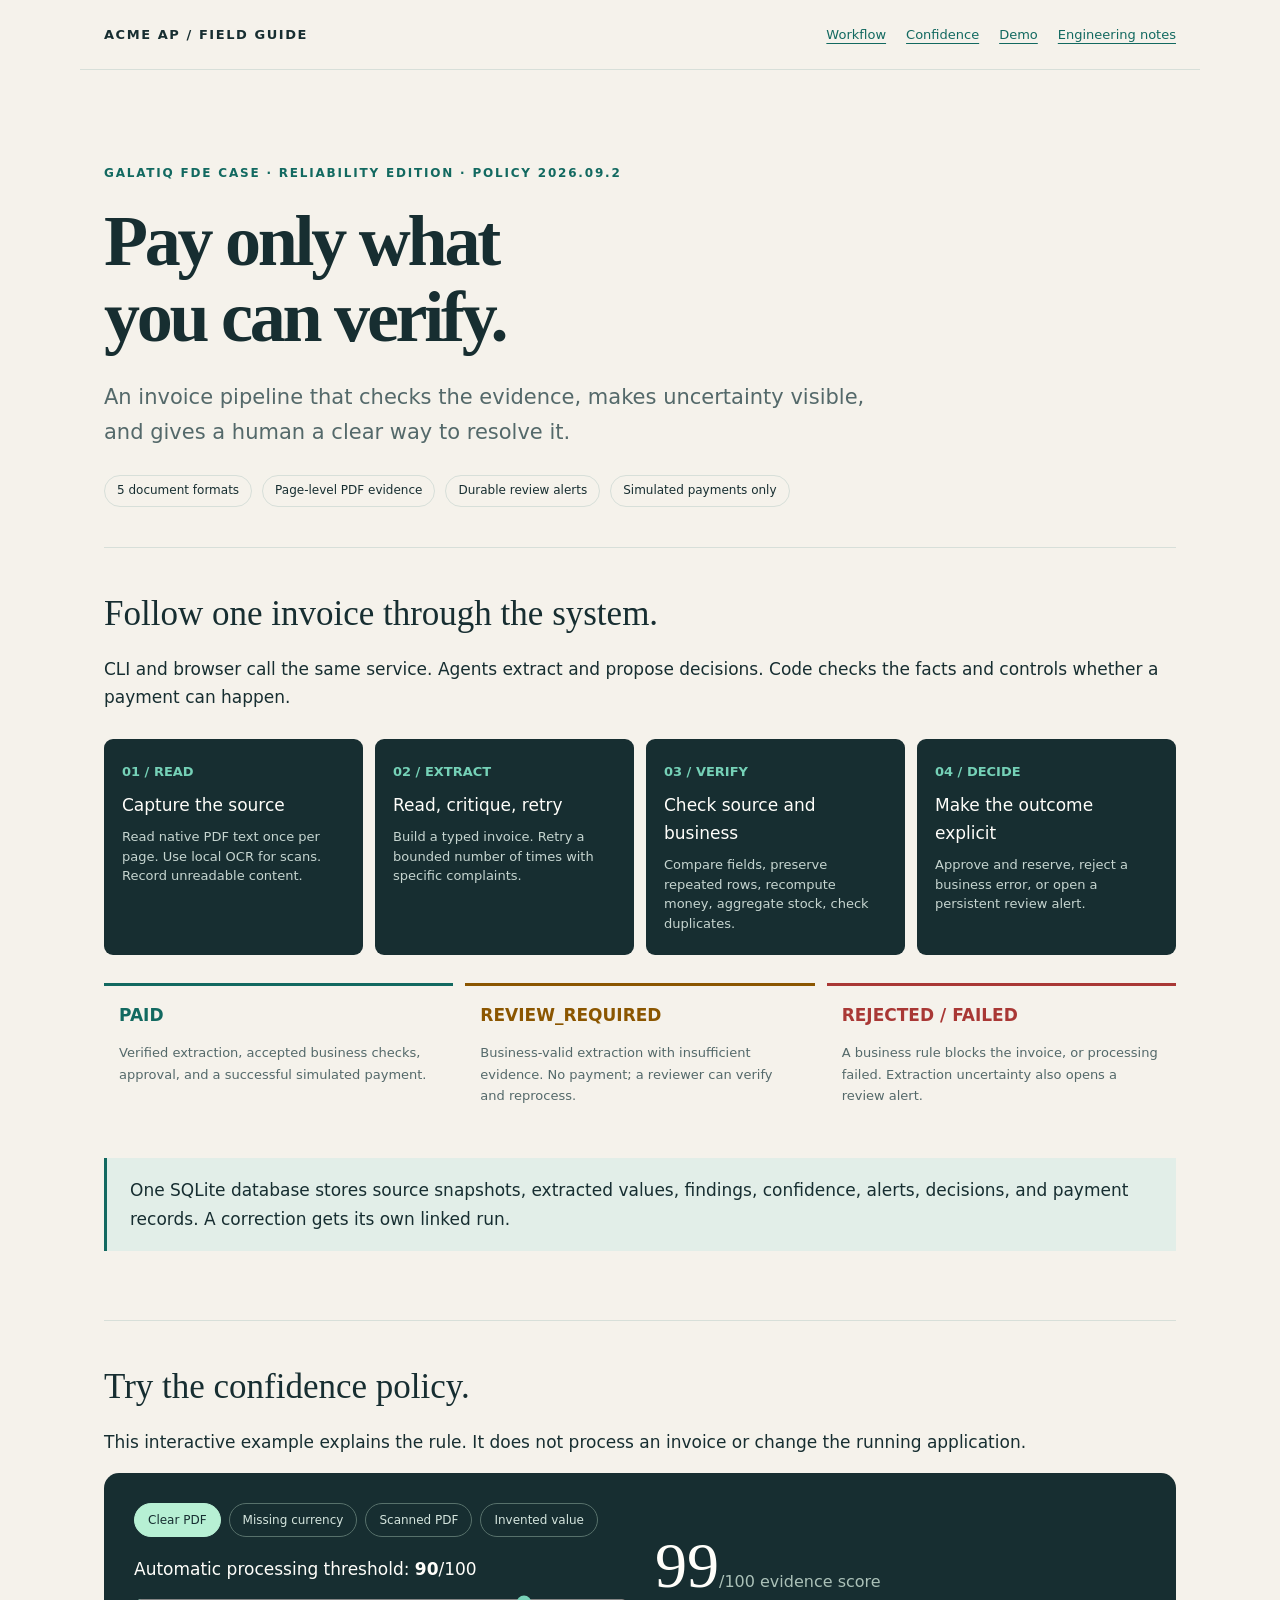
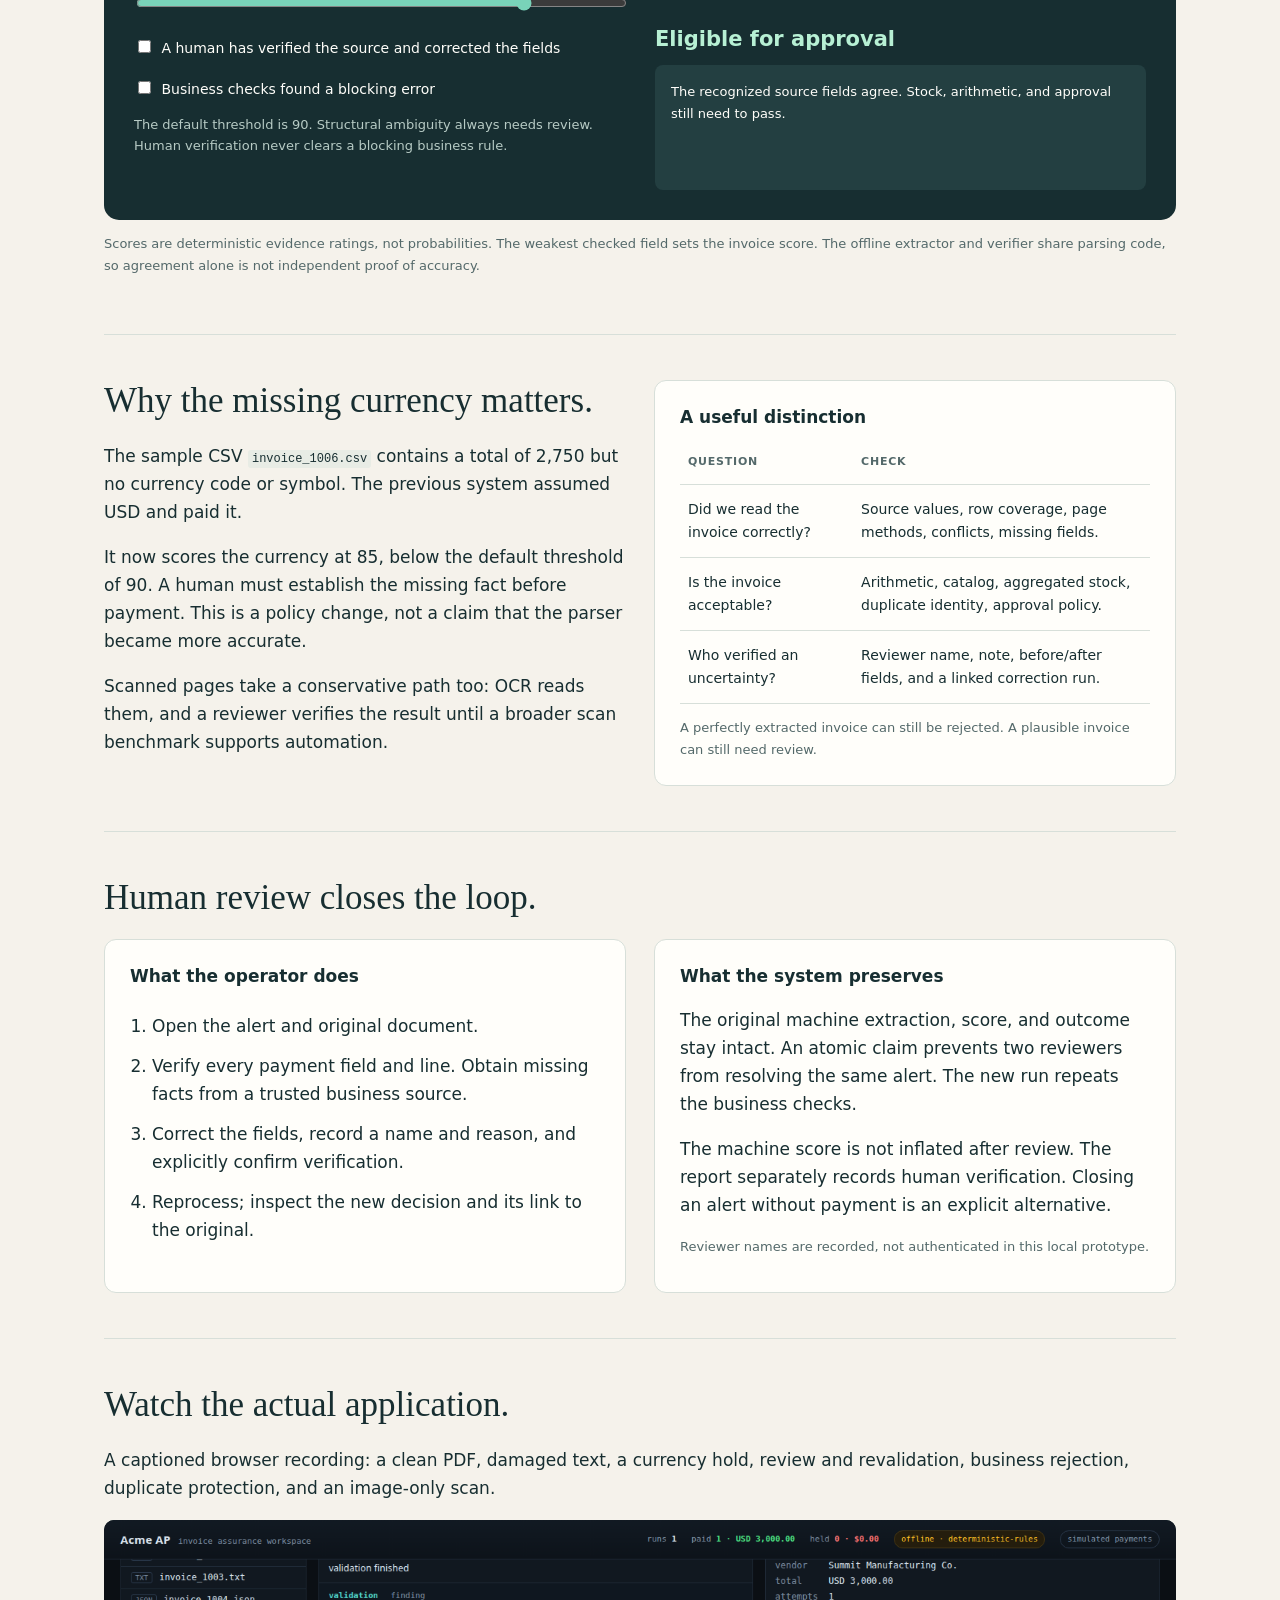
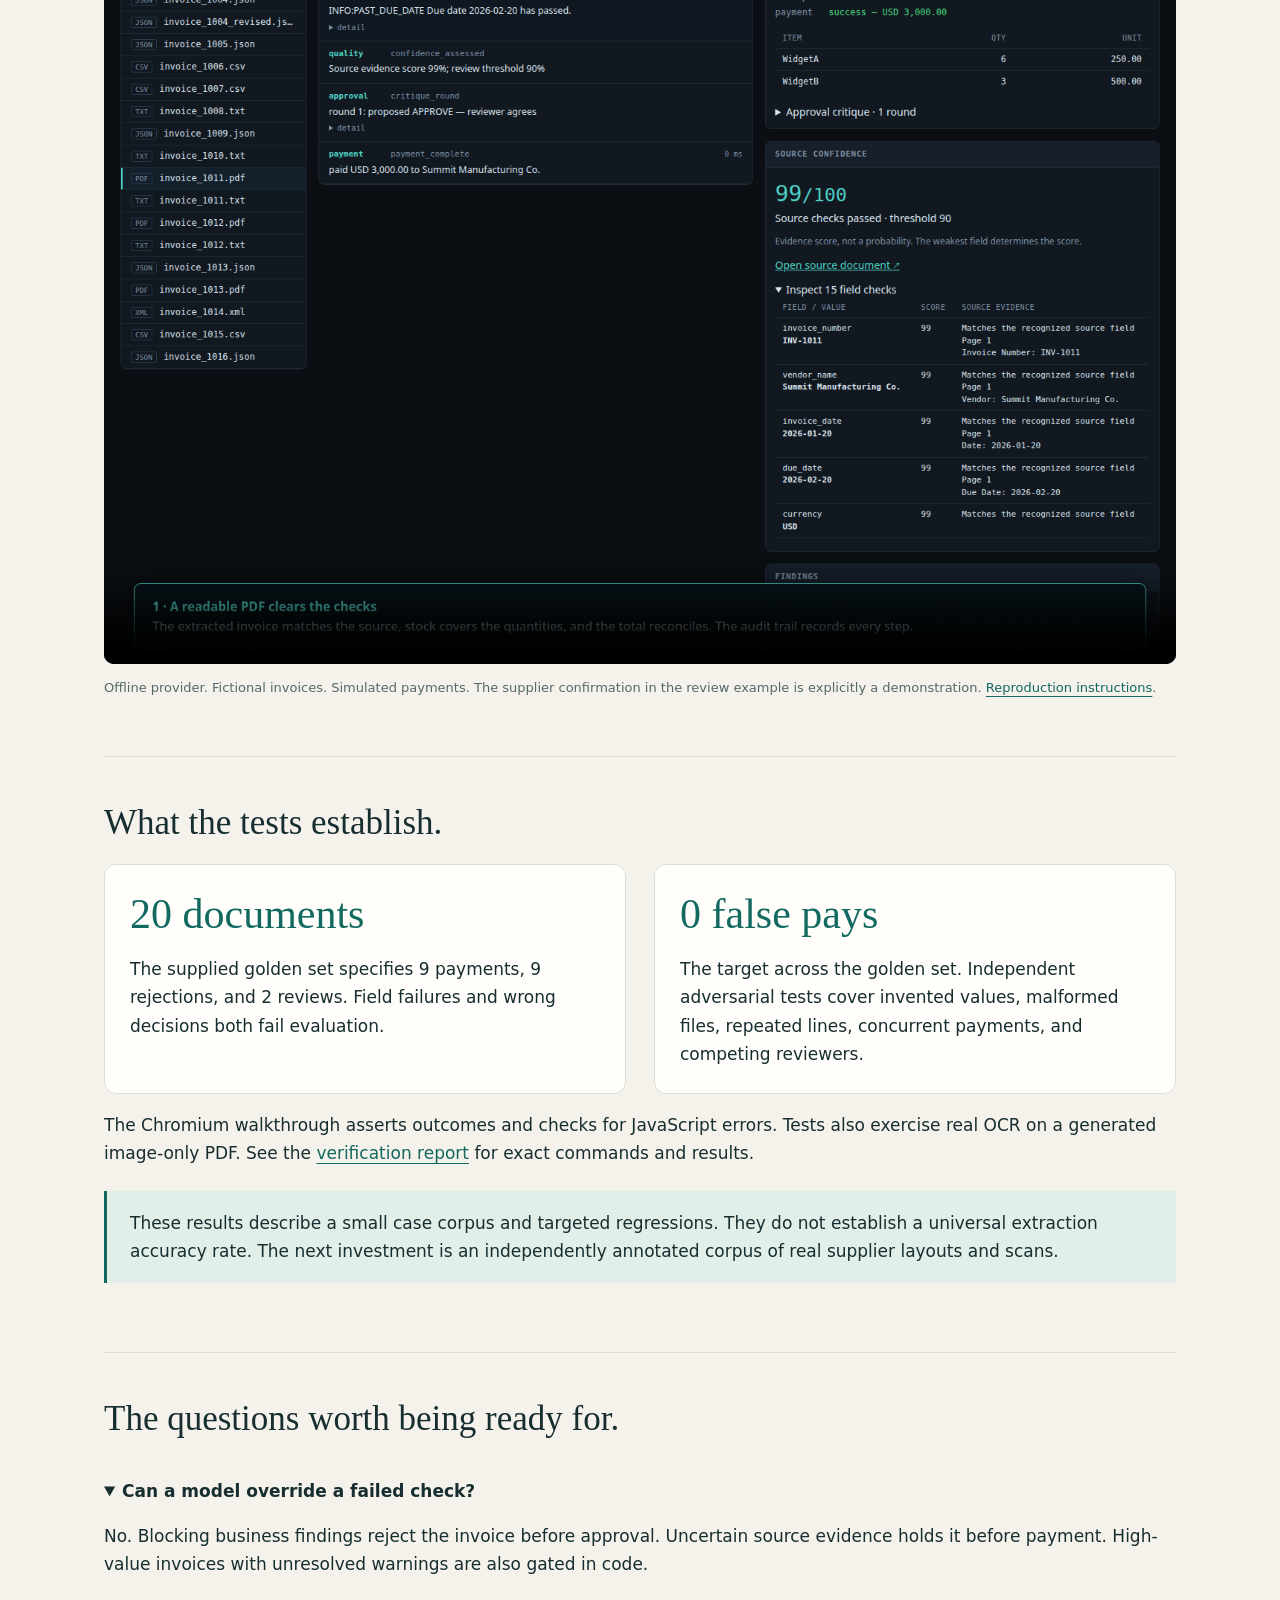
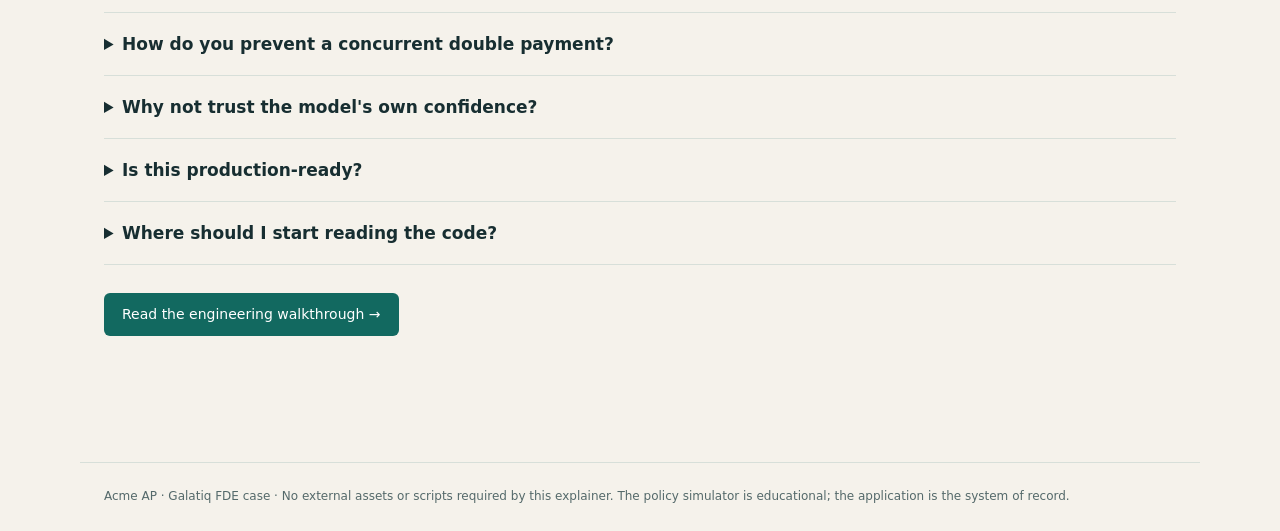
==== docs/EXPLAINER.html @ 6bf12970 "Acme AP: invoice processing with evidence before payment Working prototype for the Galatiq FDE case." ====
<!doctype html>
<html lang="en">
<head>
<meta charset="utf-8">
<meta name="viewport" content="width=device-width,initial-scale=1">
<title>Acme AP — how trust becomes a payment decision</title>
<style>
:root{--paper:#f5f2eb;--ink:#172e31;--muted:#54696a;--line:#d7dfd9;--teal:#126960;--light:#e2eee8;--amber:#8b5600;--red:#a93835;--white:#fffefa}
*{box-sizing:border-box}body{margin:0;background:var(--paper);color:var(--ink);font:17px/1.65 system-ui,-apple-system,sans-serif}a{color:var(--teal);text-underline-offset:4px}header,main,footer{max-width:1120px;margin:auto;padding:24px}header{display:flex;justify-content:space-between;gap:20px;font-size:13px;border-bottom:1px solid var(--line)}header b{letter-spacing:.12em}nav{display:flex;gap:20px}.hero{padding:70px 0 40px}.eyebrow{font-size:12px;text-transform:uppercase;letter-spacing:.15em;color:var(--teal);font-weight:700}h1{font:600 clamp(38px,6vw,72px)/1.05 Georgia,serif;letter-spacing:-.045em;max-width:850px;margin:20px 0 25px}h2{font:500 35px/1.2 Georgia,serif;margin:0 0 20px}h3{font-size:17px;line-height:1.4;margin:0 0 10px}.lede{font-size:21px;max-width:770px;color:var(--muted)}.pills{display:flex;gap:10px;flex-wrap:wrap;margin-top:25px}.pill{font-size:12px;padding:5px 12px;border:1px solid var(--line);border-radius:30px}.section{padding:45px 0;border-top:1px solid var(--line)}.cols{display:grid;grid-template-columns:1fr 1fr;gap:28px}.card{background:var(--white);border:1px solid var(--line);border-radius:12px;padding:25px}.card p:last-child{margin-bottom:0}.note{padding:18px 23px;background:var(--light);border-left:3px solid var(--teal);margin:24px 0}.small{font-size:13px;color:var(--muted)}.flow{display:grid;grid-template-columns:repeat(4,1fr);gap:12px;margin:28px 0}.step{padding:22px 18px;background:var(--ink);color:var(--white);border-radius:9px}.step b{display:block;font-size:13px;color:#75d1b7;margin-bottom:9px}.step p{font-size:13px;color:#c6d5d0;line-height:1.5;margin:8px 0 0}.branches{display:grid;grid-template-columns:1fr 1fr 1fr;gap:12px}.branches div{border-top:3px solid;padding:15px}.paid{color:var(--teal)}.held{color:var(--amber)}.rejected{color:var(--red)}.branches p{font-size:13px;color:var(--muted)}.sandbox{background:var(--ink);color:var(--white);border-radius:15px;padding:30px;display:grid;grid-template-columns:1fr 1fr;gap:30px}.sandbox .small{color:#b7cbc5}.sandbox label{display:block;margin:18px 0 8px}.sandbox input[type=range]{width:100%;accent-color:#79d3b9}.sandbox input[type=checkbox]{accent-color:#79d3b9}.samples{display:flex;gap:8px;flex-wrap:wrap}.samples button{font:12px system-ui;padding:9px 13px;background:transparent;color:#d5e5de;border:1px solid #57716b;border-radius:25px;cursor:pointer}.samples button[aria-pressed=true]{background:#b7f0d4;color:var(--ink);border-color:#b7f0d4}.score{font:64px/1.2 Georgia,serif;margin-top:25px}.score small{font:16px system-ui;color:#abc1b8}.decision{font-size:21px;font-weight:700;color:#b7f0d4;margin:18px 0 8px}.decision.hold{color:#f8cf81}.decision.reject{color:#ffaaa3}.evidence{font-size:13px;padding:16px;background:#233f41;border-radius:8px;min-height:125px}.check{font-size:14px}.check input{margin-right:6px}table{border-collapse:collapse;width:100%;font-size:14px}th,td{text-align:left;vertical-align:top;border-bottom:1px solid var(--line);padding:13px 8px}th{font-size:11px;text-transform:uppercase;letter-spacing:.07em;color:var(--muted)}code{font-size:12px;background:#e8ece5;padding:2px 4px;border-radius:3px}video{width:100%;border-radius:10px;background:var(--ink);display:block}details{border-bottom:1px solid var(--line);padding:17px 0}summary{cursor:pointer;font-weight:600}ol{padding-left:22px}li{padding:6px 0}footer{font-size:12px;color:var(--muted);border-top:1px solid var(--line);margin-top:40px}.metric{font:42px Georgia,serif;color:var(--teal);display:block}.button{display:inline-block;padding:10px 18px;background:var(--teal);color:white;text-decoration:none;border-radius:6px;font-size:14px}@media(max-width:720px){.cols,.sandbox{grid-template-columns:1fr}.flow{grid-template-columns:1fr 1fr}.branches{grid-template-columns:1fr}nav{gap:10px;flex-wrap:wrap}header{align-items:start}.hero{padding-top:40px}h2{font-size:29px}.sandbox{padding:22px}main{padding:18px}.table-wrap{overflow-x:auto}}
</style>
</head>
<body>
<header><b>ACME AP / FIELD GUIDE</b><nav><a href="#flow">Workflow</a><a href="#confidence">Confidence</a><a href="#demo">Demo</a><a href="RELIABILITY.md">Engineering notes</a></nav></header>
<main>
<section class="hero">
<div class="eyebrow">Galatiq FDE case · reliability edition · policy 2026.09.2</div>
<h1>Pay only what<br>you can verify.</h1>
<p class="lede">An invoice pipeline that checks the evidence, makes uncertainty visible, and gives a human a clear way to resolve it.</p>
<div class="pills"><span class="pill">5 document formats</span><span class="pill">Page-level PDF evidence</span><span class="pill">Durable review alerts</span><span class="pill">Simulated payments only</span></div>
</section>
<section id="flow" class="section">
<h2>Follow one invoice through the system.</h2>
<p>CLI and browser call the same service. Agents extract and propose decisions. Code checks the facts and controls whether a payment can happen.</p>
<div class="flow"><div class="step"><b>01 / READ</b>Capture the source<p>Read native PDF text once per page. Use local OCR for scans. Record unreadable content.</p></div><div class="step"><b>02 / EXTRACT</b>Read, critique, retry<p>Build a typed invoice. Retry a bounded number of times with specific complaints.</p></div><div class="step"><b>03 / VERIFY</b>Check source and business<p>Compare fields, preserve repeated rows, recompute money, aggregate stock, check duplicates.</p></div><div class="step"><b>04 / DECIDE</b>Make the outcome explicit<p>Approve and reserve, reject a business error, or open a persistent review alert.</p></div></div>
<div class="branches"><div class="paid"><strong>PAID</strong><p>Verified extraction, accepted business checks, approval, and a successful simulated payment.</p></div><div class="held"><strong>REVIEW_REQUIRED</strong><p>Business-valid extraction with insufficient evidence. No payment; a reviewer can verify and reprocess.</p></div><div class="rejected"><strong>REJECTED / FAILED</strong><p>A business rule blocks the invoice, or processing failed. Extraction uncertainty also opens a review alert.</p></div></div>
<div class="note">One SQLite database stores source snapshots, extracted values, findings, confidence, alerts, decisions, and payment records. A correction gets its own linked run.</div>
</section>
<section id="confidence" class="section">
<h2>Try the confidence policy.</h2>
<p>This interactive example explains the rule. It does not process an invoice or change the running application.</p>
<div class="sandbox">
<div><div class="samples" role="group" aria-label="Example extraction"><button data-case="clean" aria-pressed="true">Clear PDF</button><button data-case="currency" aria-pressed="false">Missing currency</button><button data-case="ocr" aria-pressed="false">Scanned PDF</button><button data-case="mismatch" aria-pressed="false">Invented value</button></div>
<label for="threshold">Automatic processing threshold: <strong id="threshold-value">90</strong>/100</label><input id="threshold" type="range" min="50" max="100" value="90">
<label class="check"><input id="human" type="checkbox"> A human has verified the source and corrected the fields</label>
<label class="check"><input id="business" type="checkbox"> Business checks found a blocking error</label>
<p class="small">The default threshold is 90. Structural ambiguity always needs review. Human verification never clears a blocking business rule.</p></div>
<div aria-live="polite"><div class="score"><span id="score">99</span><small>/100 evidence score</small></div><div class="decision" id="decision">Eligible for approval</div><div id="explanation" class="evidence"></div></div>
</div>
<p class="small">Scores are deterministic evidence ratings, not probabilities. The weakest checked field sets the invoice score. The offline extractor and verifier share parsing code, so agreement alone is not independent proof of accuracy.</p>
</section>
<section class="section">
<div class="cols"><div><h2>Why the missing currency matters.</h2><p>The sample CSV <code>invoice_1006.csv</code> contains a total of 2,750 but no currency code or symbol. The previous system assumed USD and paid it.</p><p>It now scores the currency at 85, below the default threshold of 90. A human must establish the missing fact before payment. This is a policy change, not a claim that the parser became more accurate.</p><p>Scanned pages take a conservative path too: OCR reads them, and a reviewer verifies the result until a broader scan benchmark supports automation.</p></div><div class="card"><h3>A useful distinction</h3><div class="table-wrap"><table><thead><tr><th>Question</th><th>Check</th></tr></thead><tbody><tr><td>Did we read the invoice correctly?</td><td>Source values, row coverage, page methods, conflicts, missing fields.</td></tr><tr><td>Is the invoice acceptable?</td><td>Arithmetic, catalog, aggregated stock, duplicate identity, approval policy.</td></tr><tr><td>Who verified an uncertainty?</td><td>Reviewer name, note, before/after fields, and a linked correction run.</td></tr></tbody></table></div><p class="small">A perfectly extracted invoice can still be rejected. A plausible invoice can still need review.</p></div></div>
</section>
<section class="section">
<h2>Human review closes the loop.</h2>
<div class="cols"><div class="card"><h3>What the operator does</h3><ol><li>Open the alert and original document.</li><li>Verify every payment field and line. Obtain missing facts from a trusted business source.</li><li>Correct the fields, record a name and reason, and explicitly confirm verification.</li><li>Reprocess; inspect the new decision and its link to the original.</li></ol></div><div class="card"><h3>What the system preserves</h3><p>The original machine extraction, score, and outcome stay intact. An atomic claim prevents two reviewers from resolving the same alert. The new run repeats the business checks.</p><p>The machine score is not inflated after review. The report separately records human verification. Closing an alert without payment is an explicit alternative.</p><p class="small">Reviewer names are recorded, not authenticated in this local prototype.</p></div></div>
</section>
<section id="demo" class="section">
<h2>Watch the actual application.</h2>
<p>A captioned browser recording: a clean PDF, damaged text, a currency hold, review and revalidation, business rejection, duplicate protection, and an image-only scan.</p>
<video controls preload="metadata" poster="source-evidence.png"><source src="demo.mp4" type="video/mp4">Open <a href="demo.mp4">the MP4 recording</a>.</video>
<p class="small">Offline provider. Fictional invoices. Simulated payments. The supplier confirmation in the review example is explicitly a demonstration. <a href="DEMO.md">Reproduction instructions</a>.</p>
</section>
<section class="section">
<h2>What the tests establish.</h2>
<div class="cols"><div class="card"><span class="metric">20 documents</span><p>The supplied golden set specifies 9 payments, 9 rejections, and 2 reviews. Field failures and wrong decisions both fail evaluation.</p></div><div class="card"><span class="metric">0 false pays</span><p>The target across the golden set. Independent adversarial tests cover invented values, malformed files, repeated lines, concurrent payments, and competing reviewers.</p></div></div>
<p>The Chromium walkthrough asserts outcomes and checks for JavaScript errors. Tests also exercise real OCR on a generated image-only PDF. See the <a href="VERIFICATION.md">verification report</a> for exact commands and results.</p>
<div class="note">These results describe a small case corpus and targeted regressions. They do not establish a universal extraction accuracy rate. The next investment is an independently annotated corpus of real supplier layouts and scans.</div>
</section>
<section class="section">
<h2>The questions worth being ready for.</h2>
<details open><summary>Can a model override a failed check?</summary><p>No. Blocking business findings reject the invoice before approval. Uncertain source evidence holds it before payment. High-value invoices with unresolved warnings are also gated in code.</p></details>
<details><summary>How do you prevent a concurrent double payment?</summary><p>A SQLite transaction reserves invoice identity before calling the mock payment. A second run cannot acquire that reservation. Real bank integration still needs provider-side idempotency, reconciliation, and crash recovery.</p></details>
<details><summary>Why not trust the model's own confidence?</summary><p>A model can confidently invent values. The score here comes from deterministic source corroboration and structural checks. It has explicit limitations and is not presented as a calibrated probability.</p></details>
<details><summary>Is this production-ready?</summary><p>It is an inspectable prototype with tested safeguards. Production needs authentication and roles, a durable job worker, external alert delivery, restart/reconciliation tooling, retention controls, and a representative benchmark. In-app alerts are implemented; email and Slack delivery are not.</p></details>
<details><summary>Where should I start reading the code?</summary><p><code>graph.py</code> defines the route through the agents. <code>ingestion/quality.py</code> explains the confidence gate. <code>api/review.py</code> handles human resolution. <code>db/repository.py</code> contains durable alerts and payment reservations.</p></details>
<p style="margin-top:28px"><a class="button" href="RELIABILITY.md">Read the engineering walkthrough →</a></p>
</section>
</main>
<footer>Acme AP · Galatiq FDE case · No external assets or scripts required by this explainer. The policy simulator is educational; the application is the system of record.</footer>
<script>
const scenarios={clean:{score:99,text:'The recognized source fields agree. Stock, arithmetic, and approval still need to pass.',structural:false},currency:{score:85,text:'The currency was defaulted because no code or symbol was stated. At the default threshold, this creates a review alert.',structural:false},ocr:{score:65,text:'This page was read by OCR. Structural uncertainty requires review even when the threshold is lowered.',structural:true},mismatch:{score:0,text:'The extracted value disagrees with its source. Plausible arithmetic does not make a fabricated value trustworthy.',structural:false}};
let selected='clean';
function render(){const scenario=scenarios[selected],threshold=Number(document.getElementById('threshold').value),human=document.getElementById('human').checked,business=document.getElementById('business').checked;document.getElementById('threshold-value').textContent=threshold;document.getElementById('score').textContent=scenario.score;const hold=!human&&(scenario.score<threshold||scenario.structural),decision=document.getElementById('decision');decision.className='decision'+(business?' reject':hold?' hold':'');decision.textContent=business?'Rejected by business policy':hold?'Manual review required':human?'Revalidate the verified correction':'Eligible for approval';document.getElementById('explanation').textContent=scenario.text+(human?' Human verification is recorded separately; the original machine score stays unchanged.':'')+(business?' The blocking business finding prevents payment regardless of confidence.':'');}
document.querySelectorAll('[data-case]').forEach(button=>button.addEventListener('click',()=>{selected=button.dataset.case;document.querySelectorAll('[data-case]').forEach(b=>b.setAttribute('aria-pressed',String(b===button)));render();}));['threshold','human','business'].forEach(id=>document.getElementById(id).addEventListener('input',render));render();
</script>
</body>
</html>
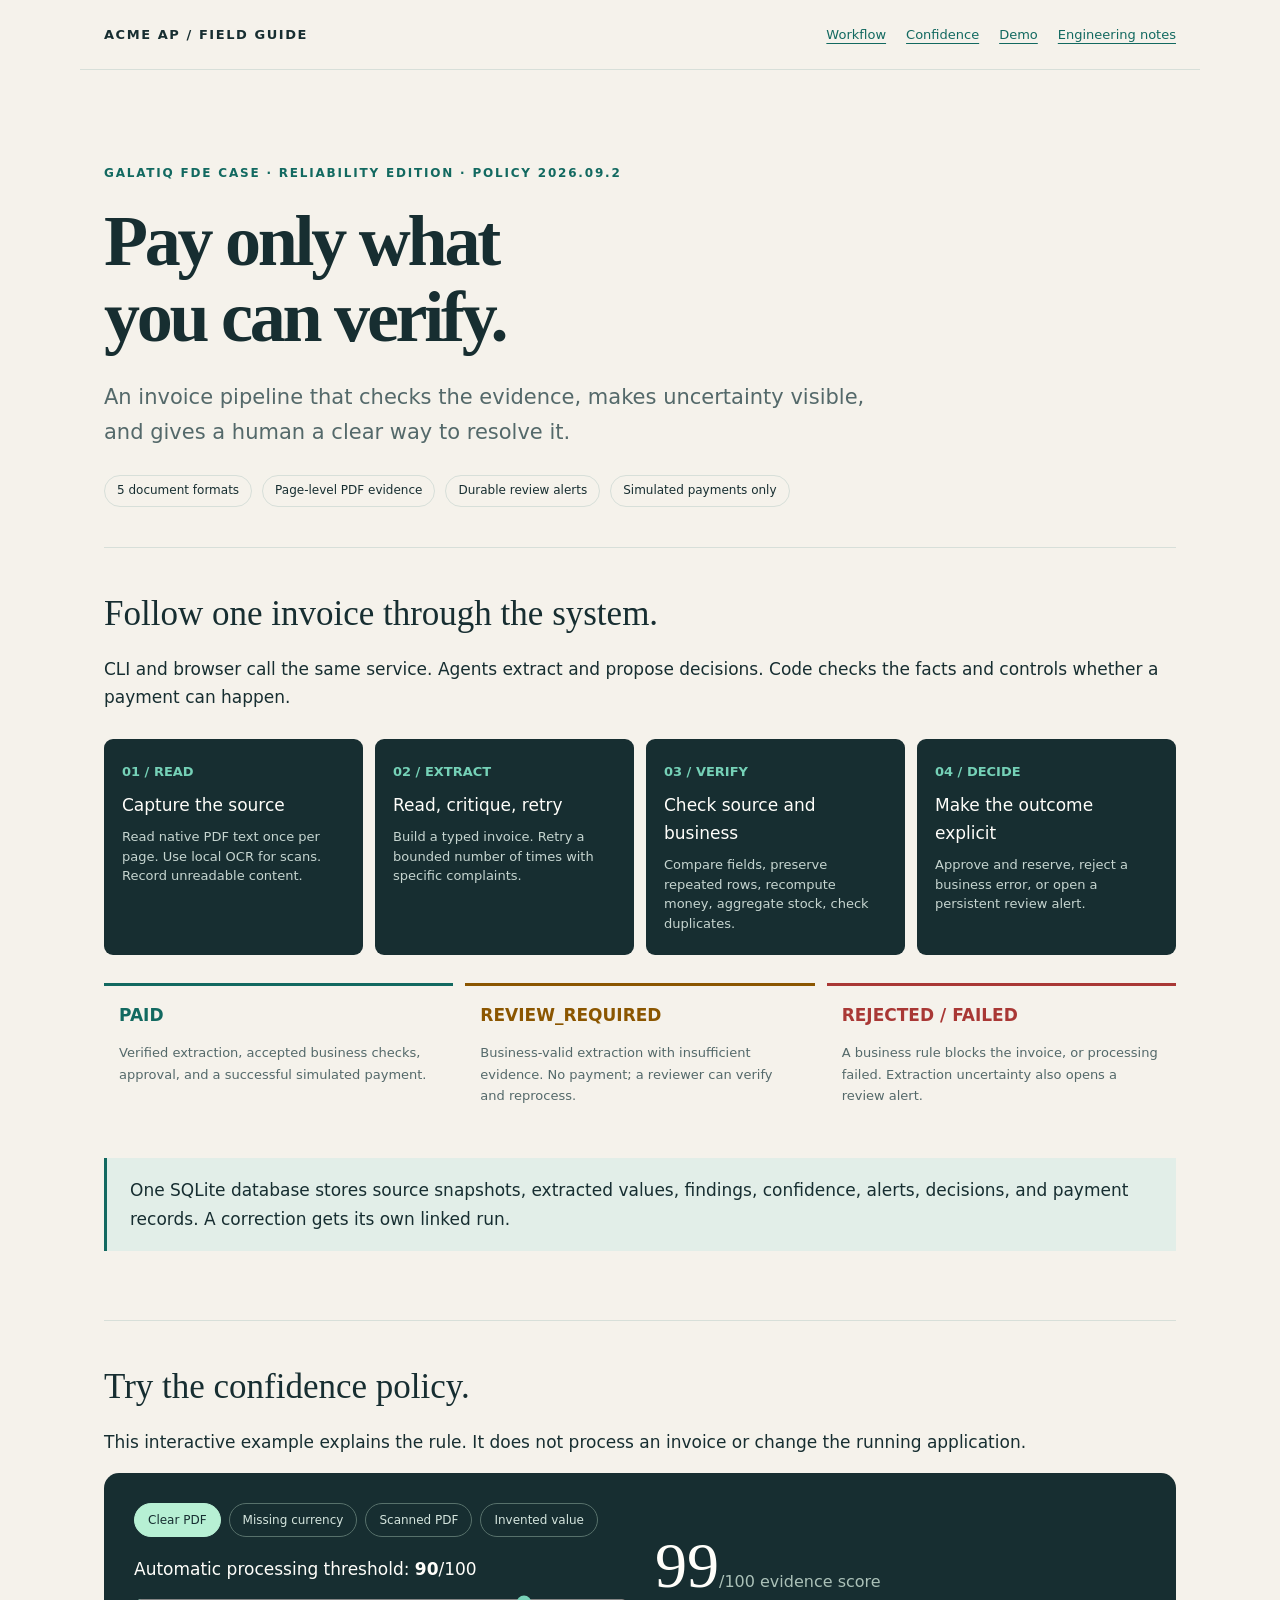
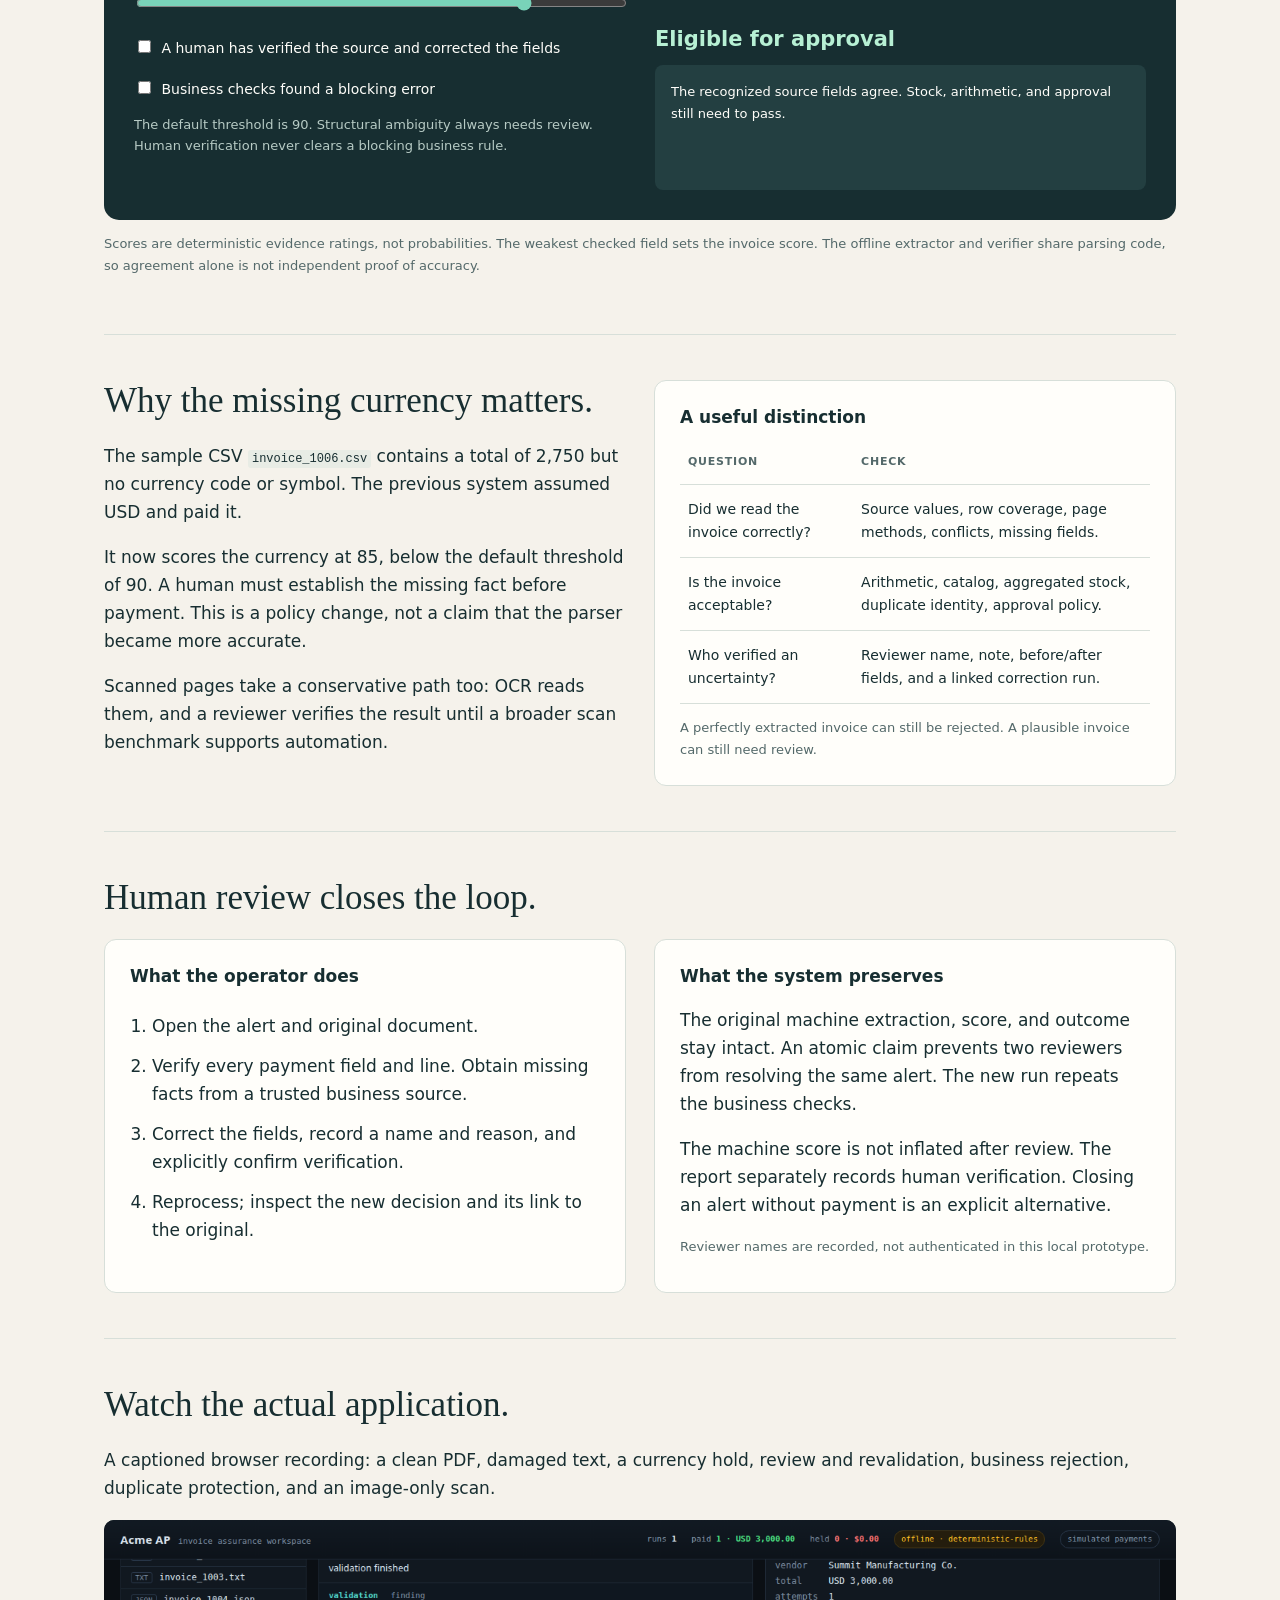
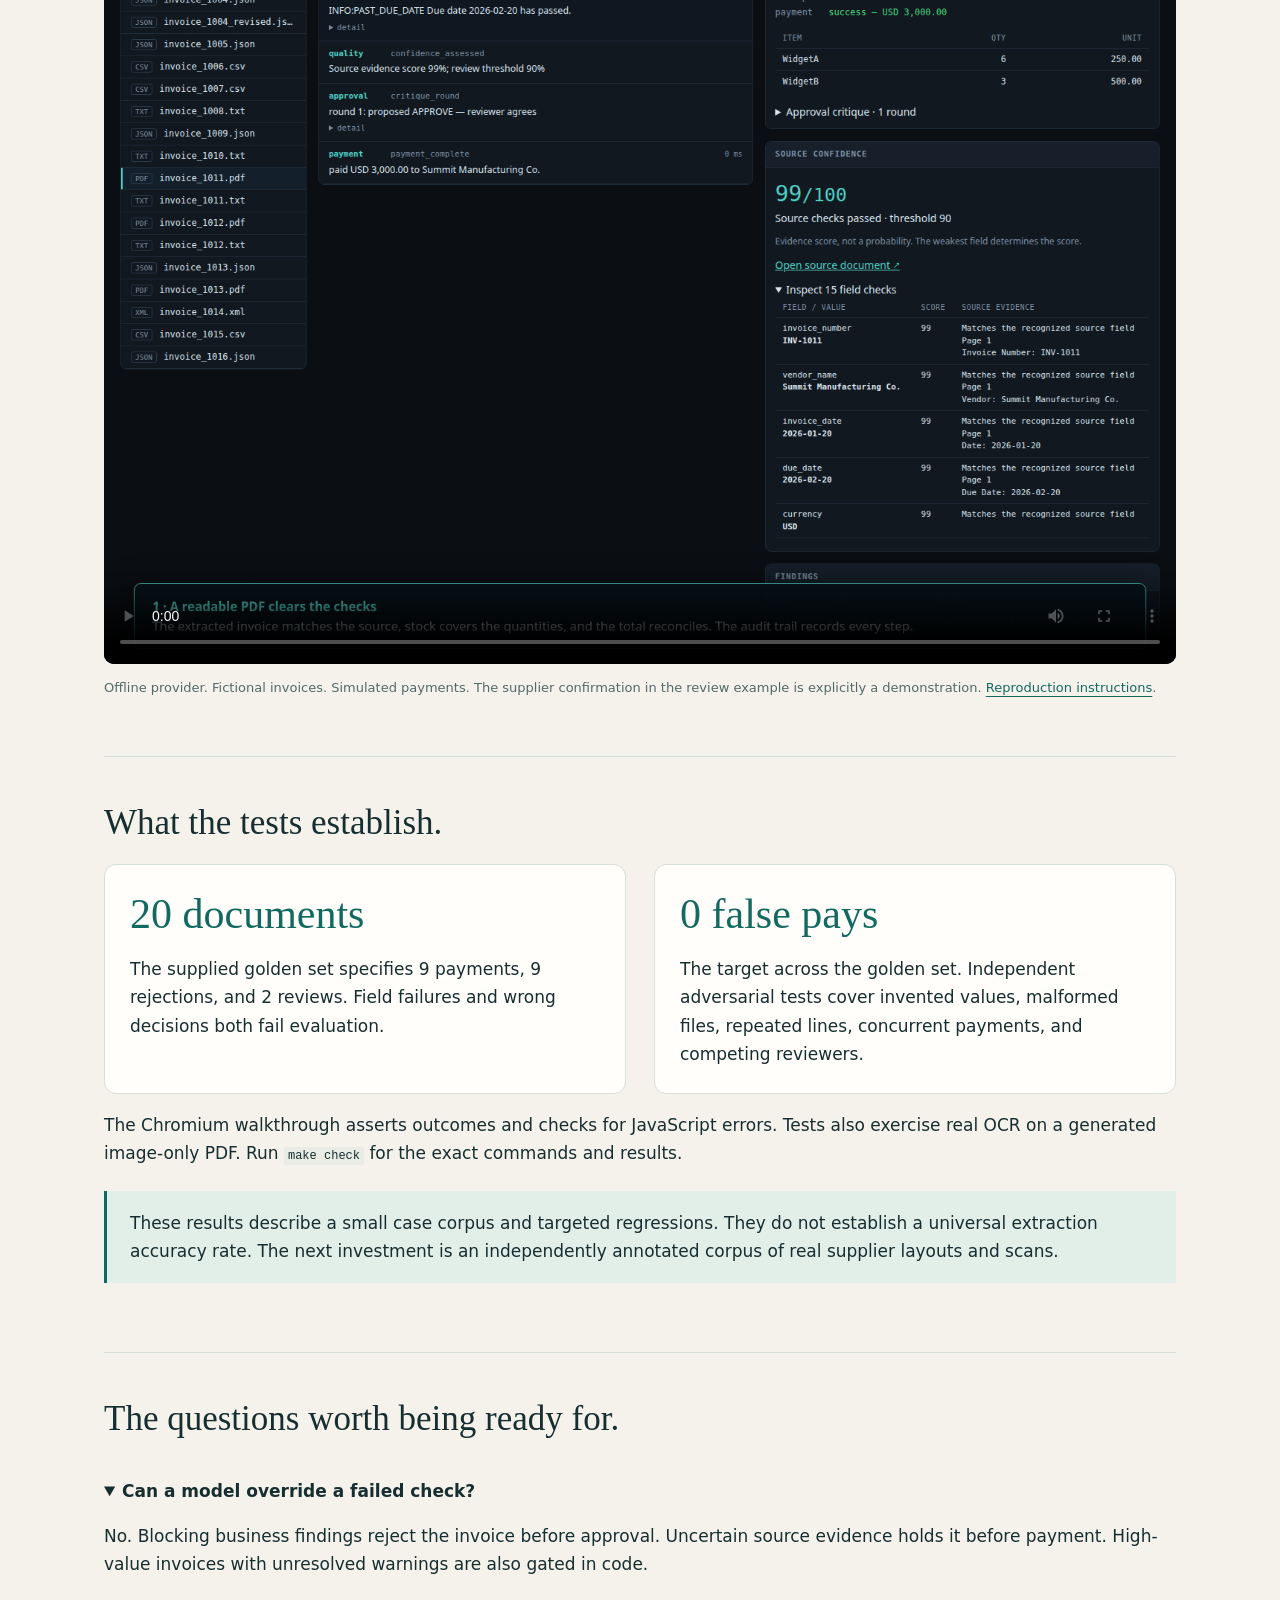
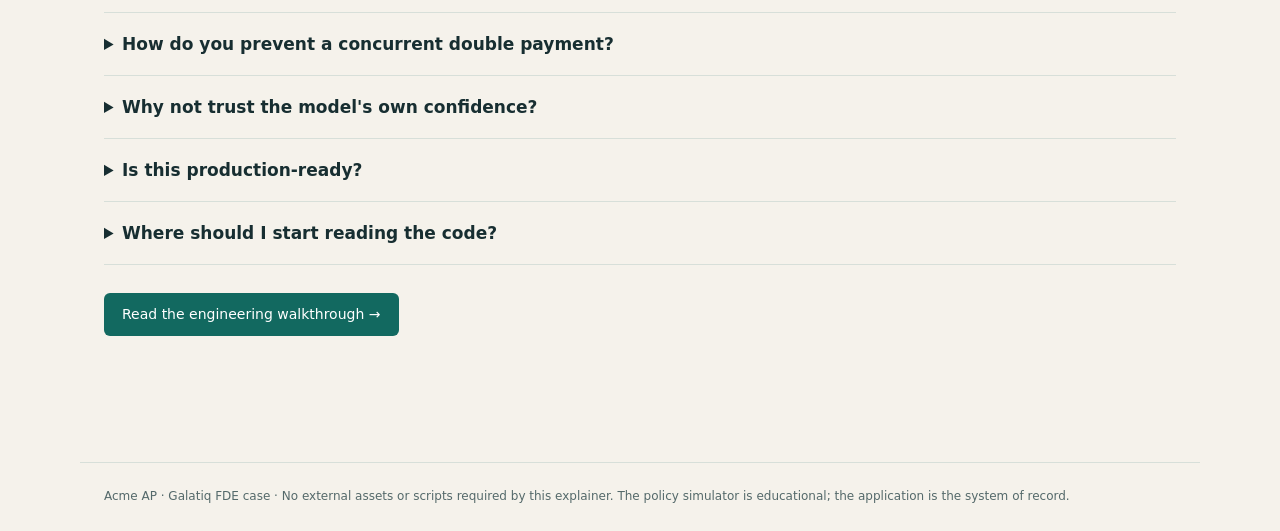
==== commit f94634e2: "docs: remove links to missing VERIFICATION.md README.md, docs/RELIABILITY.md, and docs/EXPLAINER.htm" ====
--- a/docs/EXPLAINER.html
+++ b/docs/EXPLAINER.html
@@ -54,7 +54,7 @@
 <section class="section">
 <h2>What the tests establish.</h2>
 <div class="cols"><div class="card"><span class="metric">20 documents</span><p>The supplied golden set specifies 9 payments, 9 rejections, and 2 reviews. Field failures and wrong decisions both fail evaluation.</p></div><div class="card"><span class="metric">0 false pays</span><p>The target across the golden set. Independent adversarial tests cover invented values, malformed files, repeated lines, concurrent payments, and competing reviewers.</p></div></div>
-<p>The Chromium walkthrough asserts outcomes and checks for JavaScript errors. Tests also exercise real OCR on a generated image-only PDF. See the <a href="VERIFICATION.md">verification report</a> for exact commands and results.</p>
+<p>The Chromium walkthrough asserts outcomes and checks for JavaScript errors. Tests also exercise real OCR on a generated image-only PDF. Run <code>make check</code> for the exact commands and results.</p>
 <div class="note">These results describe a small case corpus and targeted regressions. They do not establish a universal extraction accuracy rate. The next investment is an independently annotated corpus of real supplier layouts and scans.</div>
 </section>
 <section class="section">
